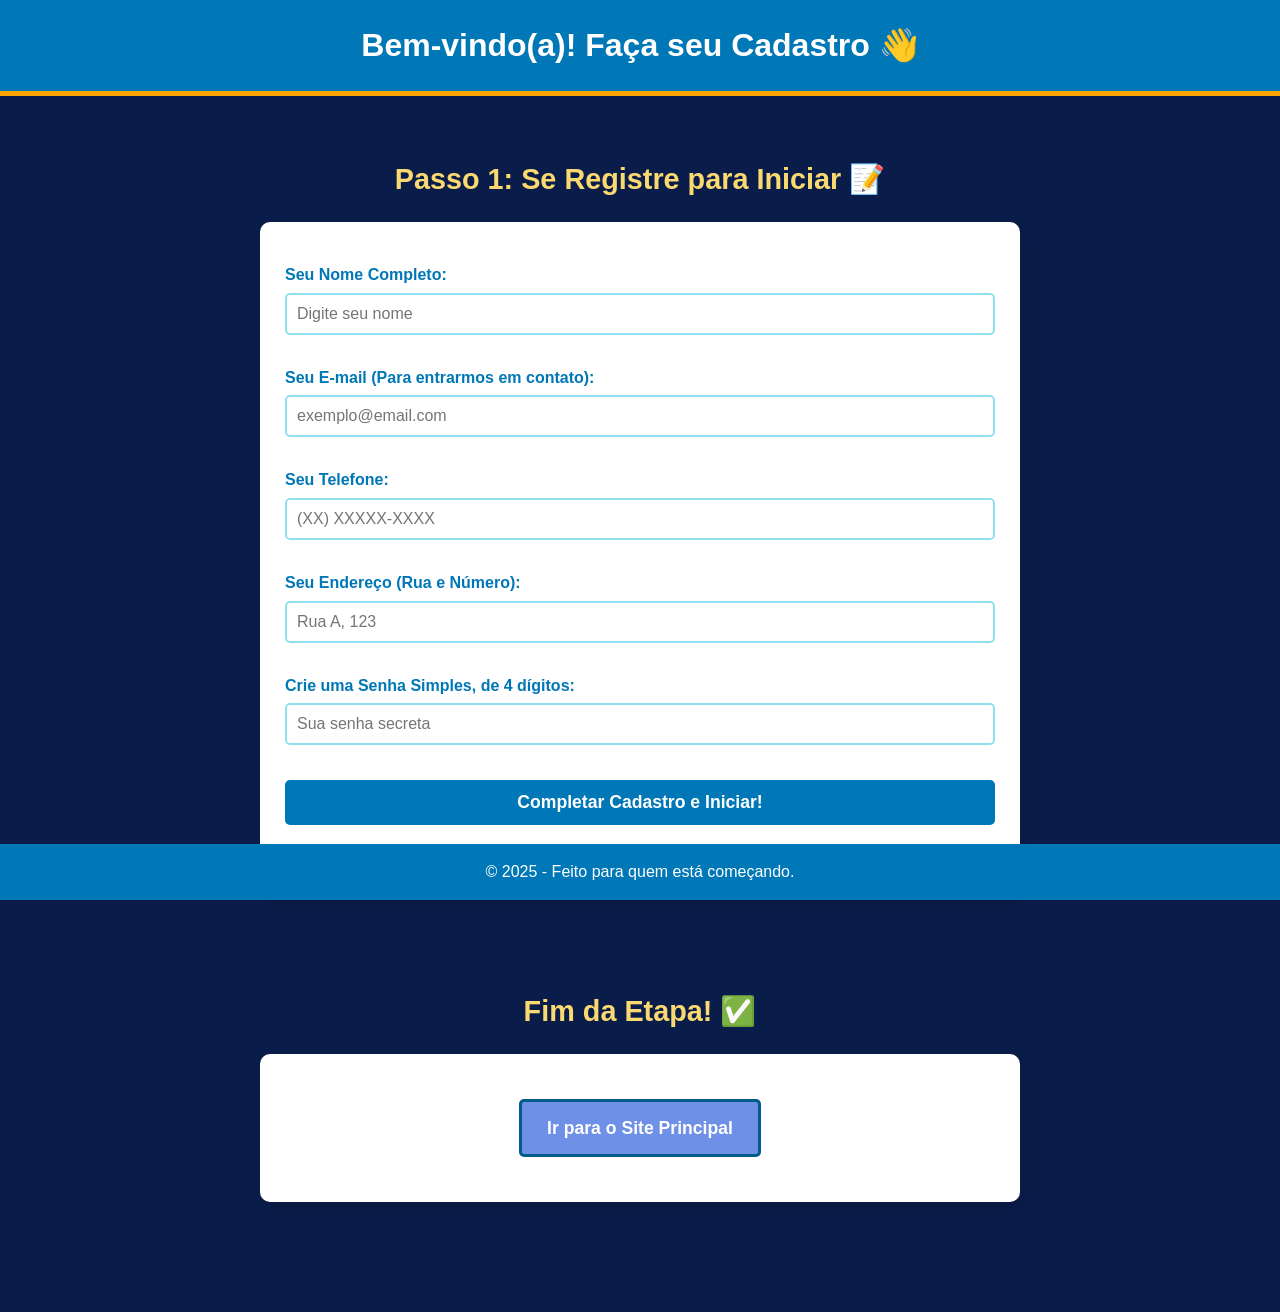
==== jornada.html @ 549ec57b "update teste" ====
<!DOCTYPE html>
<html lang="pt-br">

<head>
    <meta charset="UTF-8">
    <meta name="viewport" content="width=device-width, initial-scale=1.0">
    <title>Cadastro - Comece Sua Jornada! 🚀</title>
    <link rel="stylesheet" href="jornada.css">
  
</head>

<body>

    <header class="cabecalho">
        <h1>Bem-vindo(a)! Faça seu Cadastro 👋</h1>
    </header>

    <section class="secao-cadastro">
        <h2>Passo 1: Se Registre para Iniciar 📝</h2>
        <div class="card cadastro-card">
            <form action="#" method="POST">

                <label for="nome">Seu Nome Completo:</label>
                <input type="text" id="nome" name="nome" placeholder="Digite seu nome" required>

                <label for="email">Seu E-mail (Para entrarmos em contato):</label>
                <input type="email" id="email" name="email" placeholder="exemplo@email.com" required>

                <label for="telefone">Seu Telefone:</label>
                <input type="tel" id="telefone" name="telefone" placeholder="(XX) XXXXX-XXXX" required>

                <label for="endereco">Seu Endereço (Rua e Número):</label>
                <input type="text" id="endereco" name="endereco" placeholder="Rua A, 123" required>

                <label for="senha">Crie uma Senha Simples, de 4 dígitos:</label>
                <input type="password" id="senha" name="senha" placeholder="Sua senha secreta" required>

                <button type="submit" class="botao-azul botao-cadastro">Completar Cadastro e Iniciar!</button>

                <p class="login-link">
                    Já tem conta? <a href="login.html" class="link-amarelo">Fazer Login Aqui!</a>
                </p>
            </form>
        </div>
    </section>

    <!-- <section class="secao-perguntas">
        <h2>Passo 2: Vamos Começar! ⭐</h2>
        <div class="card">
            <p>Responda com um clique:</p>

            <h3>Você já usou um computador ou celular hoje?</h3>
            <div class="botoes-resposta">
                <button class="botao-amarelo">Sim! 😄</button>
                <button class="botao-azul">Ainda Não. 😴</button>
            </div>

            <h3>O que você mais gosta de fazer?</h3>
            <div class="botoes-resposta">
                <button class="botao-amarelo">Aprender coisas novas!</button>
                <button class="botao-azul">Descansar um pouco.</button>
            </div>

            <h3>3. Qual destas cores te agrada mais?</h3>
            <div class="botoes-resposta">
                <button class="botao-azul">Azul (Paz e Calma) 💙</button>
                <button class="botao-amarelo">Amarelo (Alegria e Sol) 💛</button>
            </div>

            <h3>4. Você gostou de clicar nos botões?</h3>
            <div class="botoes-resposta">
                <button class="botao-amarelo">Gostei, é fácil!</button>
                <button class="botao-azul">Preciso de mais treino.</button>
            </div>

            <h3>5. O que você espera aprender hoje?</h3>
            <div class="botoes-resposta">
                <button class="botao-azul">Usar a internet melhor.</button>
                <button class="botao-amarelo">Conhecer o site!</button>
            </div>
        </div>
    </section>
 -->
    <section class="secao-retorno">
        <h2>Fim da Etapa! ✅</h2>
        <div class="card">
            

            <a href="index.html" class="botao-retorno">
                Ir para o Site Principal
            </a>

         
        </div>
    </section>

    <footer class="rodape">
        <p>© 2025 - Feito para quem está começando.</p>
    </footer>

</body>

</html>
---- jornada.css ----
/* As Cores que vamos usar:
   Azul Principal: #0077b6 (Azul Escuro, forte)
   Amarelo Destaque: #ffc300 (Amarelo vivo)
   Azul Claro (Fundo): #90e0ef
*/

/* Reset Básico para começar bem */
* {
    margin: 0;
    padding: 0;
    box-sizing: border-box;
    font-family: Arial, sans-serif; /* Fonte simples e fácil de ler */
}

body {
    background-color:#0A1C49; /* Fundo azul bem clarinho */
    color: #036aa2; /* Cor principal do texto: Azul Escuro */
    line-height: 1.6;
    padding-bottom: 50px; 
}

/* --- Cabeçalho --- */
.cabecalho {
    background-color: #0077b6;
    color: white;
    padding: 20px;
    text-align: center;
    border-bottom: 5px solid #FFA500;
}

/* --- Seções e Cards (Containers de Conteúdo) --- */
section {
    padding: 30px 20px;
    max-width: 800px;
    margin: 30px auto;
    text-align: center;
}

section h2 {
    color: #f9d970; 
    font-size: 1.8em;
    margin-bottom: 20px;
}

.card {
    background-color: white;
    padding: 25px;
    border-radius: 10px;
    box-shadow: 5px 5px 15px rgba(0, 0, 0, 0.1);
    text-align: left; /* Mantém o texto dentro do card alinhado à esquerda */
}

/* --- Estilos Comuns para Formulários e Campos --- */
label {
    display: block; 
    margin-top: 15px;
    margin-bottom: 5px;
    font-weight: bold;
    color: #0077b6;
}

/* Seletor atualizado para incluir todos os tipos de input necessários */
input[type="text"], 
input[type="email"], 
input[type="tel"],
input[type="password"] { 
    width: 100%;
    padding: 10px;
    margin-bottom: 15px; /* Reduzi um pouco a margem para caber mais campos */
    border: 2px solid #90e0ef;
    border-radius: 5px;
    font-size: 1em;
}

input[type="text"]:focus, 
input[type="email"]:focus, 
input[type="tel"]:focus,
input[type="password"]:focus {
    border-color: #ffc300; 
    outline: none; 
}

/* --- Estilo Comum para Botões e Links de Botão --- */
.botao-azul, .botao-amarelo, button[type="submit"], .botao-retorno {
    padding: 12px 25px;
    border: none;
    border-radius: 5px;
    cursor: pointer;
    font-weight: bold;
    transition: background-color 0.3s; 
    font-size: 1.1em;
    text-decoration: none;
    display: inline-block;
    text-align: center;
}

/* --- Botão de Cadastro (Diferenciação no formulário) --- */
.botao-cadastro {
    width: 100%; /* Faz o botão de cadastro ocupar toda a largura */
    margin-top: 20px;
    margin-bottom: 10px;
}

/* Estilo do link de "Fazer Login" */
.login-link {
    text-align: center;
    margin-top: 15px;
    font-size: 0.9em;
}

.link-amarelo {
    color: #2f2f2f; /* Link em amarelo */
    text-decoration: none;
    font-weight: bold;
}

.link-amarelo:hover {
    text-decoration: underline; /* Sublinha ao passar o mouse */
}


/* --- Botões de Resposta Simples (Seção 2) --- */
.botoes-resposta {
    display: flex;
    justify-content: space-around;
    margin-top: 15px;
    margin-bottom: 25px;
}

/* Estilo do botão Amarelo */
.botao-amarelo {
    background-color: #dfc043;
    color: #0077b6;
}

.botao-amarelo:hover {
    background-color: #ffda66;
}

/* Estilo do botão Azul */
.botao-azul {
    background-color: #0077b6;
    color: white;
}

.botao-azul:hover {
    background-color: #005a8b;
}


/* --- Botão de Retorno (Seção 3) --- */
.secao-retorno .card {
    text-align: center;
}

.botao-retorno {
    background-color: #6e90e6;
    color: #ffffff; 
    margin-top: 20px;
    margin-bottom: 20px;
    border: 3px solid #005a8b; 
}

.botao-retorno:hover {
    background-color: #c59eef;  
    color: #1b1b1b;
    border-color: #2e0048;
}

.mensagem-final {
    text-align: center;
    margin-top: 30px;
    padding: 10px;
    border-top: 2px dashed #ffc300; 
    font-size: 1.1em;
}




/* --- Rodapé --- */
.rodape {
    background-color: #0077b6;
    color: white;
    text-align: center;
    padding: 15px;
    position: fixed; 
    bottom: 0;
    width: 100%;
}

/* Ajuste para telas muito pequenas (Responsividade) */
@media (max-width: 600px) {
    .cabecalho h1 {
        font-size: 1.5em;
    }
    .botoes-resposta {
        flex-direction: column; 
    }
    .botoes-resposta button {
        margin: 5px 0;
    }
}
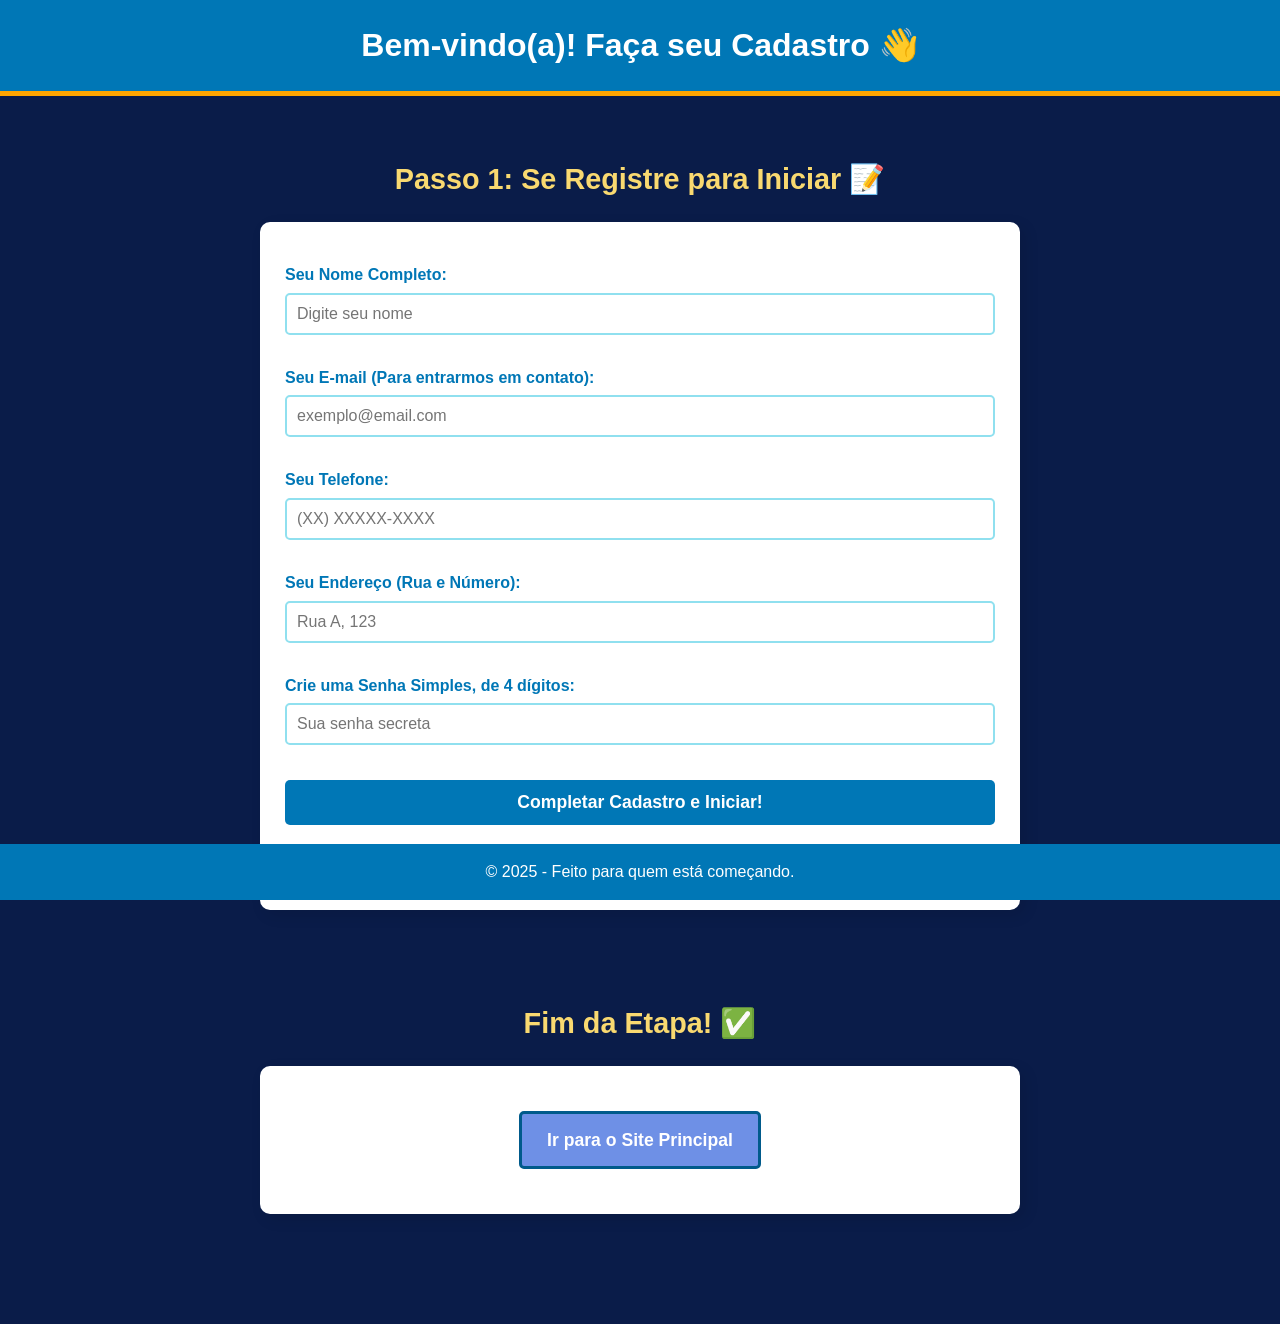
==== commit 7b85f420: "update jornada, pagina, login" ====
--- a/jornada.html
+++ b/jornada.html
@@ -2,102 +2,135 @@
 <html lang="pt-br">
 
 <head>
-    <meta charset="UTF-8">
-    <meta name="viewport" content="width=device-width, initial-scale=1.0">
-    <title>Cadastro - Comece Sua Jornada! 🚀</title>
-    <link rel="stylesheet" href="jornada.css">
-  
+  <meta charset="UTF-8" />
+  <meta name="viewport" content="width=device-width, initial-scale=1.0" />
+  <title>Cadastro - Comece Sua Jornada! 🚀</title>
+  <link rel="stylesheet" href="jornada.css" />
+  <style>
+    /* Estilos mínimos para feedback rápido (você pode remover se já tiver no CSS) */
+    .mensagem {
+      margin-top: 12px;
+      font-size: 0.95rem;
+    }
+    .mensagem.sucesso { color: #0a7; }
+    .mensagem.erro { color: #d33; }
+    .botao-azul { cursor: pointer; }
+  </style>
 </head>
 
 <body>
 
-    <header class="cabecalho">
-        <h1>Bem-vindo(a)! Faça seu Cadastro 👋</h1>
-    </header>
+  <header class="cabecalho">
+    <h1>Bem-vindo(a)! Faça seu Cadastro 👋</h1>
+  </header>
 
-    <section class="secao-cadastro">
-        <h2>Passo 1: Se Registre para Iniciar 📝</h2>
-        <div class="card cadastro-card">
-            <form action="#" method="POST">
+  <section class="secao-cadastro">
+    <h2>Passo 1: Se Registre para Iniciar 📝</h2>
+    <div class="card cadastro-card">
+      <!-- note: action vazio porque lidamos com redirecionamento via JS -->
+      <form id="form-cadastro" novalidate>
+        <label for="nome">Seu Nome Completo:</label>
+        <input type="text" id="nome" name="nome" placeholder="Digite seu nome" required />
 
-                <label for="nome">Seu Nome Completo:</label>
-                <input type="text" id="nome" name="nome" placeholder="Digite seu nome" required>
+        <label for="email">Seu E-mail (Para entrarmos em contato):</label>
+        <input type="email" id="email" name="email" placeholder="exemplo@email.com" required />
 
-                <label for="email">Seu E-mail (Para entrarmos em contato):</label>
-                <input type="email" id="email" name="email" placeholder="exemplo@email.com" required>
+        <label for="telefone">Seu Telefone:</label>
+        <!-- pattern simples para BR: (XX) XXXXX-XXXX ou apenas dígitos -->
+        <input type="tel" id="telefone" name="telefone" placeholder="(XX) XXXXX-XXXX" pattern="^\(?\d{2}\)?\s?\d{4,5}-?\d{4}$" required />
 
-                <label for="telefone">Seu Telefone:</label>
-                <input type="tel" id="telefone" name="telefone" placeholder="(XX) XXXXX-XXXX" required>
+        <label for="endereco">Seu Endereço (Rua e Número):</label>
+        <input type="text" id="endereco" name="endereco" placeholder="Rua A, 123" required />
 
-                <label for="endereco">Seu Endereço (Rua e Número):</label>
-                <input type="text" id="endereco" name="endereco" placeholder="Rua A, 123" required>
+        <label for="senha">Crie uma Senha Simples, de 4 dígitos:</label>
+        <input type="password" id="senha" name="senha" placeholder="Sua senha secreta" inputmode="numeric" maxlength="4" pattern="^\d{4}$" required />
 
-                <label for="senha">Crie uma Senha Simples, de 4 dígitos:</label>
-                <input type="password" id="senha" name="senha" placeholder="Sua senha secreta" required>
+        <button type="submit" class="botao-azul botao-cadastro">Completar Cadastro e Iniciar!</button>
 
-                <button type="submit" class="botao-azul botao-cadastro">Completar Cadastro e Iniciar!</button>
+        <p class="login-link">
+          Já tem conta? <a href="pagina.html" class="link-amarelo">Fazer Login Aqui!</a>
+        </p>
 
-                <p class="login-link">
-                    Já tem conta? <a href="login.html" class="link-amarelo">Fazer Login Aqui!</a>
-                </p>
-            </form>
-        </div>
-    </section>
+        <div id="mensagem" class="mensagem" role="status" aria-live="polite"></div>
+      </form>
+    </div>
+  </section>
 
-    <!-- <section class="secao-perguntas">
-        <h2>Passo 2: Vamos Começar! ⭐</h2>
-        <div class="card">
-            <p>Responda com um clique:</p>
+  <section class="secao-retorno">
+    <h2>Fim da Etapa! ✅</h2>
+    <div class="card">
+      <a href="pagina.html" class="botao-retorno">Ir para o Site Principal</a>
+    </div>
+  </section>
 
-            <h3>Você já usou um computador ou celular hoje?</h3>
-            <div class="botoes-resposta">
-                <button class="botao-amarelo">Sim! 😄</button>
-                <button class="botao-azul">Ainda Não. 😴</button>
-            </div>
+  <footer class="rodape">
+    <p>© 2025 - Feito para quem está começando.</p>
+  </footer>
 
-            <h3>O que você mais gosta de fazer?</h3>
-            <div class="botoes-resposta">
-                <button class="botao-amarelo">Aprender coisas novas!</button>
-                <button class="botao-azul">Descansar um pouco.</button>
-            </div>
+  <script>
+    (function () {
+      const form = document.getElementById('form-cadastro');
+      const mensagemEl = document.getElementById('mensagem');
 
-            <h3>3. Qual destas cores te agrada mais?</h3>
-            <div class="botoes-resposta">
-                <button class="botao-azul">Azul (Paz e Calma) 💙</button>
-                <button class="botao-amarelo">Amarelo (Alegria e Sol) 💛</button>
-            </div>
+      function showMessage(text, tipo = 'erro') {
+        mensagemEl.textContent = text;
+        mensagemEl.classList.remove('sucesso', 'erro');
+        mensagemEl.classList.add(tipo);
+      }
 
-            <h3>4. Você gostou de clicar nos botões?</h3>
-            <div class="botoes-resposta">
-                <button class="botao-amarelo">Gostei, é fácil!</button>
-                <button class="botao-azul">Preciso de mais treino.</button>
-            </div>
+      function validaCampos(formData) {
+        // Verifica nome
+        if (!formData.get('nome')?.trim()) return 'Por favor, preencha o nome.';
+        // email e telefone são validados pelo próprio input tipo=email/pattern, mas duplicamos uma verificação simples
+        const email = formData.get('email') || '';
+        if (!/^[^\s@]+@[^\s@]+\.[^\s@]+$/.test(email)) return 'Informe um e-mail válido.';
+        const telefone = formData.get('telefone') || '';
+        if (!/^\(?\d{2}\)?\s?\d{4,5}-?\d{4}$/.test(telefone)) return 'Informe um telefone válido (ex: (11) 91234-5678).';
+        const endereco = formData.get('endereco') || '';
+        if (!endereco.trim()) return 'Informe seu endereço.';
+        const senha = formData.get('senha') || '';
+        if (!/^\d{4}$/.test(senha)) return 'A senha deve ter exatamente 4 dígitos numéricos.';
+        return null; // ok
+      }
 
-            <h3>5. O que você espera aprender hoje?</h3>
-            <div class="botoes-resposta">
-                <button class="botao-azul">Usar a internet melhor.</button>
-                <button class="botao-amarelo">Conhecer o site!</button>
-            </div>
-        </div>
-    </section>
- -->
-    <section class="secao-retorno">
-        <h2>Fim da Etapa! ✅</h2>
-        <div class="card">
-            
+      form.addEventListener('submit', function (ev) {
+        ev.preventDefault(); // evitamos envio tradicional
 
-            <a href="index.html" class="botao-retorno">
-                Ir para o Site Principal
-            </a>
+        const fd = new FormData(form);
+        const erro = validaCampos(fd);
+        if (erro) {
+          showMessage(erro, 'erro');
+          return;
+        }
 
-         
-        </div>
-    </section>
+        // Monta objeto com os dados (não guarde senhas reais em localStorage em produção)
+        const dadosCadastro = {
+          nome: fd.get('nome').trim(),
+          email: fd.get('email').trim(),
+          telefone: fd.get('telefone').trim(),
+          endereco: fd.get('endereco').trim(),
+          senha: fd.get('senha').trim(), // aqui só para fluxo de demonstração
+          criadoEm: new Date().toISOString()
+        };
 
-    <footer class="rodape">
-        <p>© 2025 - Feito para quem está começando.</p>
-    </footer>
+        try {
+          // salva os dados localmente para recuperar em login.html se quiser
+          localStorage.setItem('cadastro_temp', JSON.stringify(dadosCadastro));
+          showMessage('Cadastro salvo! Redirecionando para a página...', 'sucesso');
+
+          // pequena espera para o usuário ver a mensagem (1000 ms), depois redireciona
+          setTimeout(function () {
+            // redireciona na mesma aba para login.html
+            window.location.href = 'pagina.html';
+          }, 900);
+        } catch (e) {
+          console.error(e);
+          showMessage('Erro ao salvar dados. Tente novamente.', 'erro');
+        }
+      });
+    })();
+  </script>
 
 </body>
 
-</html>+</html>
